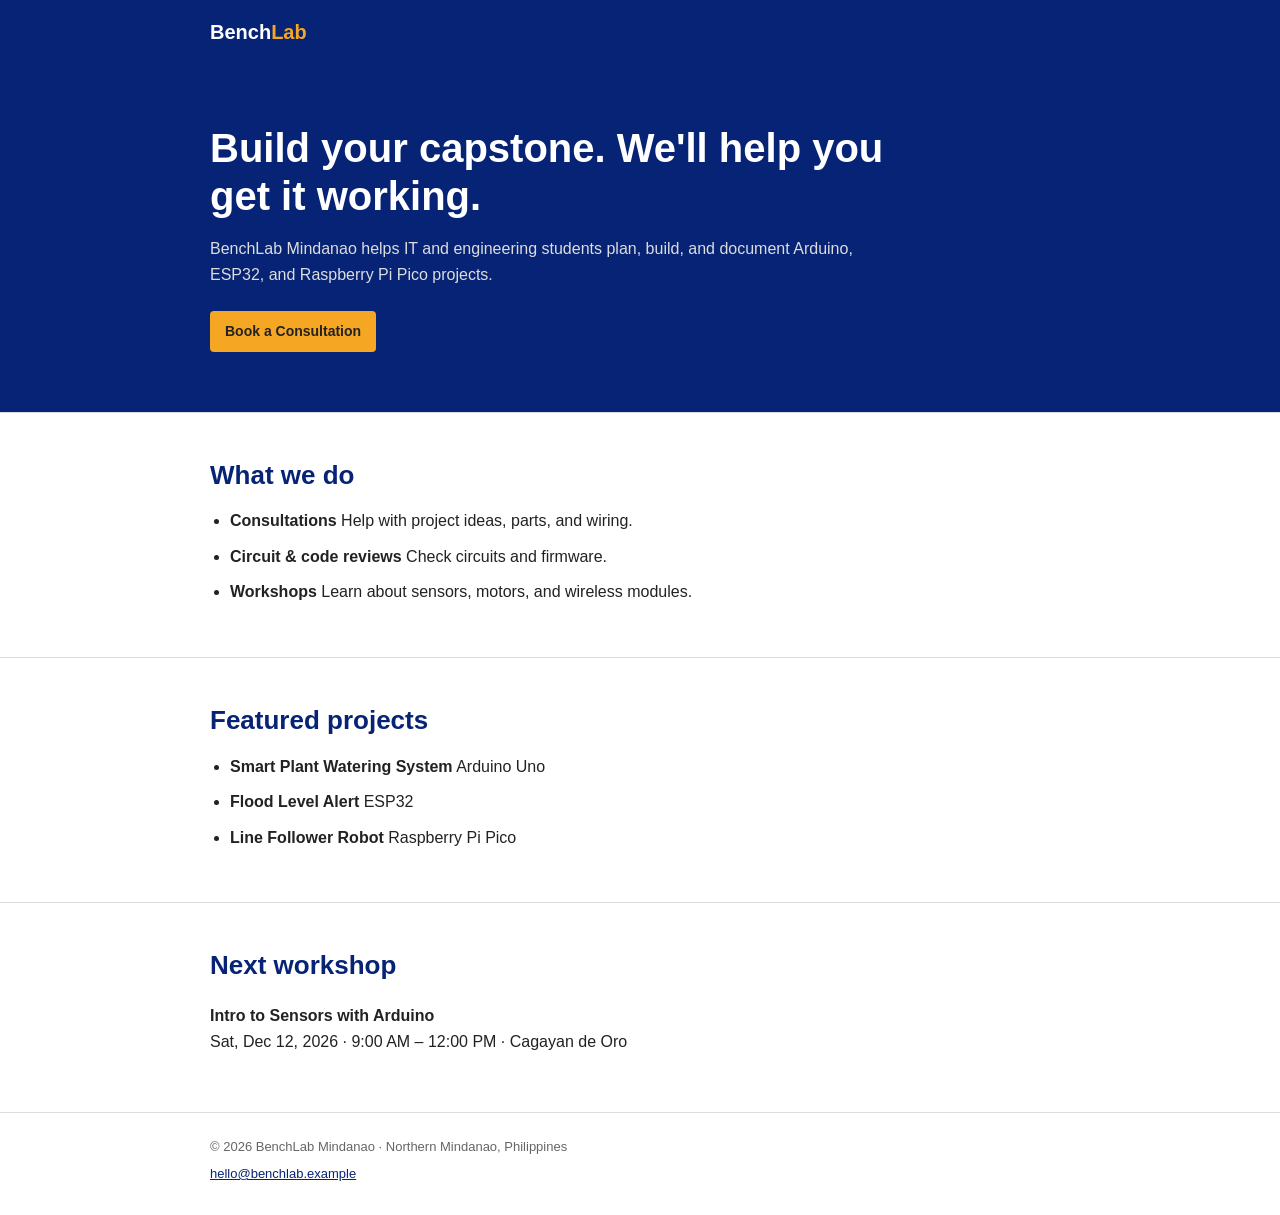
==== index.html @ a32f369f "upload" ====
<!DOCTYPE html>
<html lang="en">
<head>
  <meta charset="UTF-8">
  <meta name="viewport" content="width=device-width, initial-scale=1.0">
  <title>BenchLab Mindanao</title>
  <link rel="stylesheet" href="style.css">
</head>
<body>
  <header>
    <div class="nav-wrap">
      <a class="logo" href="index.html">Bench<span>Lab</span></a>
    </div>
  </header>

  <main>
    <section class="hero">
      <div class="container">
        <h1>Build your capstone. We'll help you get it working.</h1>
        <p>BenchLab Mindanao helps IT and engineering students plan, build, and document Arduino, ESP32, and Raspberry Pi Pico projects.</p>
        <a class="btn" href="mailto:hello@benchlab.example">Book a Consultation</a>
      </div>
    </section>

    <section>
      <div class="container">
        <h2>What we do</h2>
        <ul>
          <li><strong>Consultations</strong>  Help with project ideas, parts, and wiring.</li>
          <li><strong>Circuit &amp; code reviews</strong>  Check circuits and firmware.</li>
          <li><strong>Workshops</strong>  Learn about sensors, motors, and wireless modules.</li>
        </ul>
      </div>
    </section>

    <section>
      <div class="container">
        <h2>Featured projects</h2>
        <ul>
          <li><strong>Smart Plant Watering System</strong>  Arduino Uno</li>
          <li><strong>Flood Level Alert</strong>  ESP32</li>
          <li><strong>Line Follower Robot</strong>  Raspberry Pi Pico</li>
        </ul>
      </div>
    </section>

    <section>
      <div class="container">
        <h2>Next workshop</h2>
        <p><strong>Intro to Sensors with Arduino</strong><br>
        Sat, Dec 12, 2026 · 9:00 AM – 12:00 PM · Cagayan de Oro</p>
      </div>
    </section>
  </main>

  <footer>
    <div class="container">
      <p>© 2026 BenchLab Mindanao · Northern Mindanao, Philippines</p>
      <p><a href="mailto:hello@benchlab.example">hello@benchlab.example</a></p>
    </div>
  </footer>
</body>
</html>
---- style.css ----
:root {
  --blue: #062375;
  --gold: #f5a623;
  --text: #222;
  --gray: #666;
  --line: #ddd;
}

* {
  box-sizing: border-box;
}

body {
  margin: 0;
  color: var(--text);
  font-family: Arial, sans-serif;
  line-height: 1.6;
}

.container,
.nav-wrap {
  max-width: 900px;
  margin: 0 auto;
  padding-left: 20px;
  padding-right: 20px;
}

header {
  background: var(--blue);
}

.nav-wrap {
  height: 64px;
  display: flex;
  align-items: center;
}

.logo {
  color: #fff;
  font-size: 20px;
  font-weight: bold;
  text-decoration: none;
}

.logo span {
  color: var(--gold);
}

.hero {
  background: var(--blue);
  color: #fff;
  padding: 60px 0;
}

.hero h1 {
  max-width: 700px;
  margin: 0 0 16px;
  color: #fff;
  font-size: 40px;
  line-height: 1.2;
}

.hero p {
  max-width: 700px;
  margin: 0 0 24px;
  color: #ddd;
}

h2 {
  margin: 0 0 12px;
  color: var(--blue);
  font-size: 26px;
}

section {
  padding: 42px 0;
  border-bottom: 1px solid var(--line);
}

ul {
  margin: 0;
  padding-left: 20px;
}

li {
  margin-bottom: 10px;
}

.btn {
  display: inline-block;
  padding: 9px 15px;
  background: var(--gold);
  color: #222;
  border-radius: 4px;
  text-decoration: none;
  font-weight: bold;
  font-size: 14px;
}

footer {
  padding: 24px 0;
  color: var(--gray);
  font-size: 13px;
}

footer p {
  margin: 0 0 6px;
}

footer a {
  color: var(--blue);
}

@media (max-width: 600px) {
  .hero {
    padding: 44px 0;
  }

  .hero h1 {
    font-size: 32px;
  }

  section {
    padding: 34px 0;
  }
}
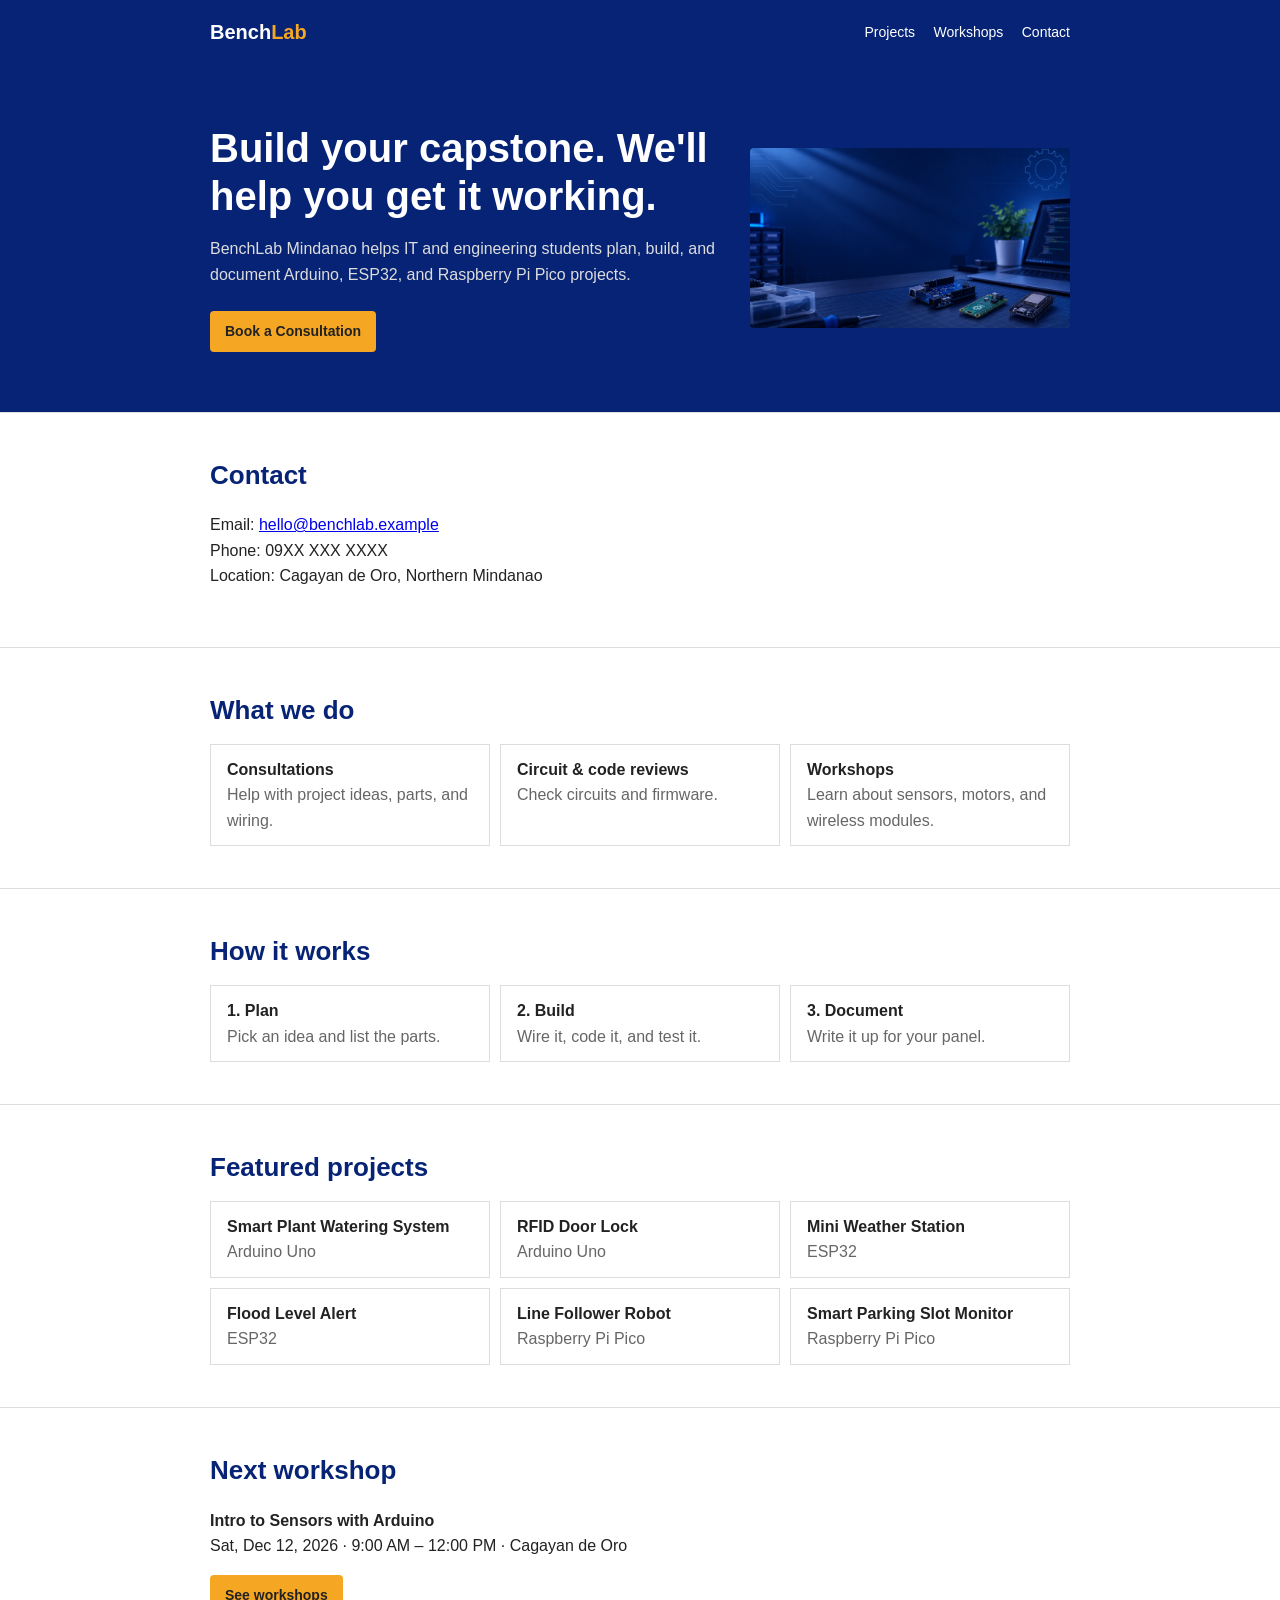
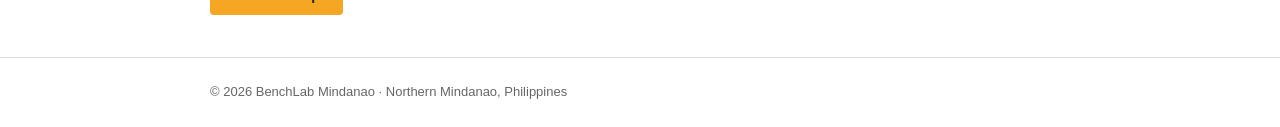
==== commit 6ab93ae6: "fenesh" ====
--- a/index.html
+++ b/index.html
@@ -10,37 +10,70 @@
   <header>
     <div class="nav-wrap">
       <a class="logo" href="index.html">Bench<span>Lab</span></a>
+      <nav>
+        <a href="projects.html">Projects</a>
+        <a href="workshops.html">Workshops</a>
+        <a href="contact.html">Contact</a>
+      </nav>
     </div>
   </header>
 
   <main>
     <section class="hero">
       <div class="container">
-        <h1>Build your capstone. We'll help you get it working.</h1>
-        <p>BenchLab Mindanao helps IT and engineering students plan, build, and document Arduino, ESP32, and Raspberry Pi Pico projects.</p>
-        <a class="btn" href="mailto:hello@benchlab.example">Book a Consultation</a>
+        <div>
+          <h1>Build your capstone. We'll help you get it working.</h1>
+          <p>BenchLab Mindanao helps IT and engineering students plan, build, and document Arduino, ESP32, and Raspberry Pi Pico projects.</p>
+          <a class="btn" href="contact.html">Book a Consultation</a>
+        </div>
+        <img src="image.png" alt="BenchLab project photo">
+      </div>
+    </section>
+
+    <section id="contact">
+      <div class="container">
+        <h2>Contact</h2>
+        <p>
+          Email: <a href="mailto:hello@benchlab.example">hello@benchlab.example</a><br>
+          Phone: 09XX XXX XXXX<br>
+          Location: Cagayan de Oro, Northern Mindanao
+        </p>
       </div>
     </section>
 
     <section>
       <div class="container">
         <h2>What we do</h2>
-        <ul>
-          <li><strong>Consultations</strong>  Help with project ideas, parts, and wiring.</li>
-          <li><strong>Circuit &amp; code reviews</strong>  Check circuits and firmware.</li>
-          <li><strong>Workshops</strong>  Learn about sensors, motors, and wireless modules.</li>
-        </ul>
+        <div class="cards">
+          <a href="consultations.html"><b>Consultations</b>Help with project ideas, parts, and wiring.</a>
+          <a href="reviews.html"><b>Circuit &amp; code reviews</b>Check circuits and firmware.</a>
+          <a href="workshops.html"><b>Workshops</b>Learn about sensors, motors, and wireless modules.</a>
+        </div>
+      </div>
+    </section>
+
+    <section>
+      <div class="container">
+        <h2>How it works</h2>
+        <div class="cards">
+          <div><b>1. Plan</b>Pick an idea and list the parts.</div>
+          <div><b>2. Build</b>Wire it, code it, and test it.</div>
+          <div><b>3. Document</b>Write it up for your panel.</div>
+        </div>
       </div>
     </section>
 
     <section>
       <div class="container">
         <h2>Featured projects</h2>
-        <ul>
-          <li><strong>Smart Plant Watering System</strong>  Arduino Uno</li>
-          <li><strong>Flood Level Alert</strong>  ESP32</li>
-          <li><strong>Line Follower Robot</strong>  Raspberry Pi Pico</li>
-        </ul>
+        <div class="cards">
+          <a href="projects.html#plant"><b>Smart Plant Watering System</b>Arduino Uno</a>
+          <a href="projects.html#door"><b>RFID Door Lock</b>Arduino Uno</a>
+          <a href="projects.html#weather"><b>Mini Weather Station</b>ESP32</a>
+          <a href="projects.html#flood"><b>Flood Level Alert</b>ESP32</a>
+          <a href="projects.html#linebot"><b>Line Follower Robot</b>Raspberry Pi Pico</a>
+          <a href="projects.html#parking"><b>Smart Parking Slot Monitor</b>Raspberry Pi Pico</a>
+        </div>
       </div>
     </section>
 
@@ -49,6 +82,7 @@
         <h2>Next workshop</h2>
         <p><strong>Intro to Sensors with Arduino</strong><br>
         Sat, Dec 12, 2026 · 9:00 AM – 12:00 PM · Cagayan de Oro</p>
+        <a class="btn" href="workshops.html">See workshops</a>
       </div>
     </section>
   </main>
@@ -56,7 +90,6 @@
   <footer>
     <div class="container">
       <p>© 2026 BenchLab Mindanao · Northern Mindanao, Philippines</p>
-      <p><a href="mailto:hello@benchlab.example">hello@benchlab.example</a></p>
     </div>
   </footer>
 </body>
--- a/style.css
+++ b/style.css
@@ -33,6 +33,7 @@
   height: 64px;
   display: flex;
   align-items: center;
+  justify-content: space-between;
 }
 
 .logo {
@@ -46,14 +47,35 @@
   color: var(--gold);
 }
 
+nav a {
+  color: #fff;
+  font-size: 14px;
+  text-decoration: none;
+}
+
 .hero {
   background: var(--blue);
   color: #fff;
   padding: 60px 0;
 }
 
+.hero .container {
+  display: flex;
+  align-items: center;
+  gap: 30px;
+}
+
+.hero .container > div {
+  flex: 1;
+}
+
+.hero img {
+  width: 320px;
+  max-width: 100%;
+  border-radius: 4px;
+}
+
 .hero h1 {
-  max-width: 700px;
   margin: 0 0 16px;
   color: #fff;
   font-size: 40px;
@@ -61,7 +83,6 @@
 }
 
 .hero p {
-  max-width: 700px;
   margin: 0 0 24px;
   color: #ddd;
 }
@@ -77,13 +98,27 @@
   border-bottom: 1px solid var(--line);
 }
 
-ul {
-  margin: 0;
-  padding-left: 20px;
-}
-
-li {
-  margin-bottom: 10px;
+.cards {
+  display: grid;
+  grid-template-columns: repeat(auto-fit, minmax(240px, 1fr));
+  gap: 10px;
+}
+
+.cards > * {
+  display: block;
+  padding: 12px 16px;
+  border: 1px solid var(--line);
+  color: var(--gray);
+  text-decoration: none;
+}
+
+.cards a:hover {
+  border-color: var(--blue);
+}
+
+.cards b {
+  display: block;
+  color: var(--text);
 }
 
 .btn {
@@ -104,11 +139,7 @@
 }
 
 footer p {
-  margin: 0 0 6px;
-}
-
-footer a {
-  color: var(--blue);
+  margin: 0;
 }
 
 @media (max-width: 600px) {
@@ -116,6 +147,11 @@
     padding: 44px 0;
   }
 
+  .hero .container {
+    flex-direction: column;
+    align-items: flex-start;
+  }
+
   .hero h1 {
     font-size: 32px;
   }
@@ -124,3 +160,50 @@
     padding: 34px 0;
   }
 }
+
+nav a {
+  margin-left: 14px;
+}
+
+main h1 {
+  margin: 0 0 8px;
+  color: var(--blue);
+}
+
+.box {
+  margin-bottom: 14px;
+  padding: 12px 16px;
+  border: 1px solid var(--line);
+}
+
+.box:target {
+  border-color: var(--blue);
+}
+
+.box h2 {
+  margin: 0 0 8px;
+  font-size: 20px;
+}
+
+pre {
+  margin: 0 0 12px;
+  padding: 10px;
+  overflow-x: auto;
+  background: #f4f4f4;
+  font-size: 13px;
+}
+
+.table-wrap {
+  overflow-x: auto;
+}
+
+table {
+  width: 100%;
+  border-collapse: collapse;
+}
+
+th, td {
+  padding: 8px;
+  border: 1px solid var(--line);
+  text-align: left;
+}
